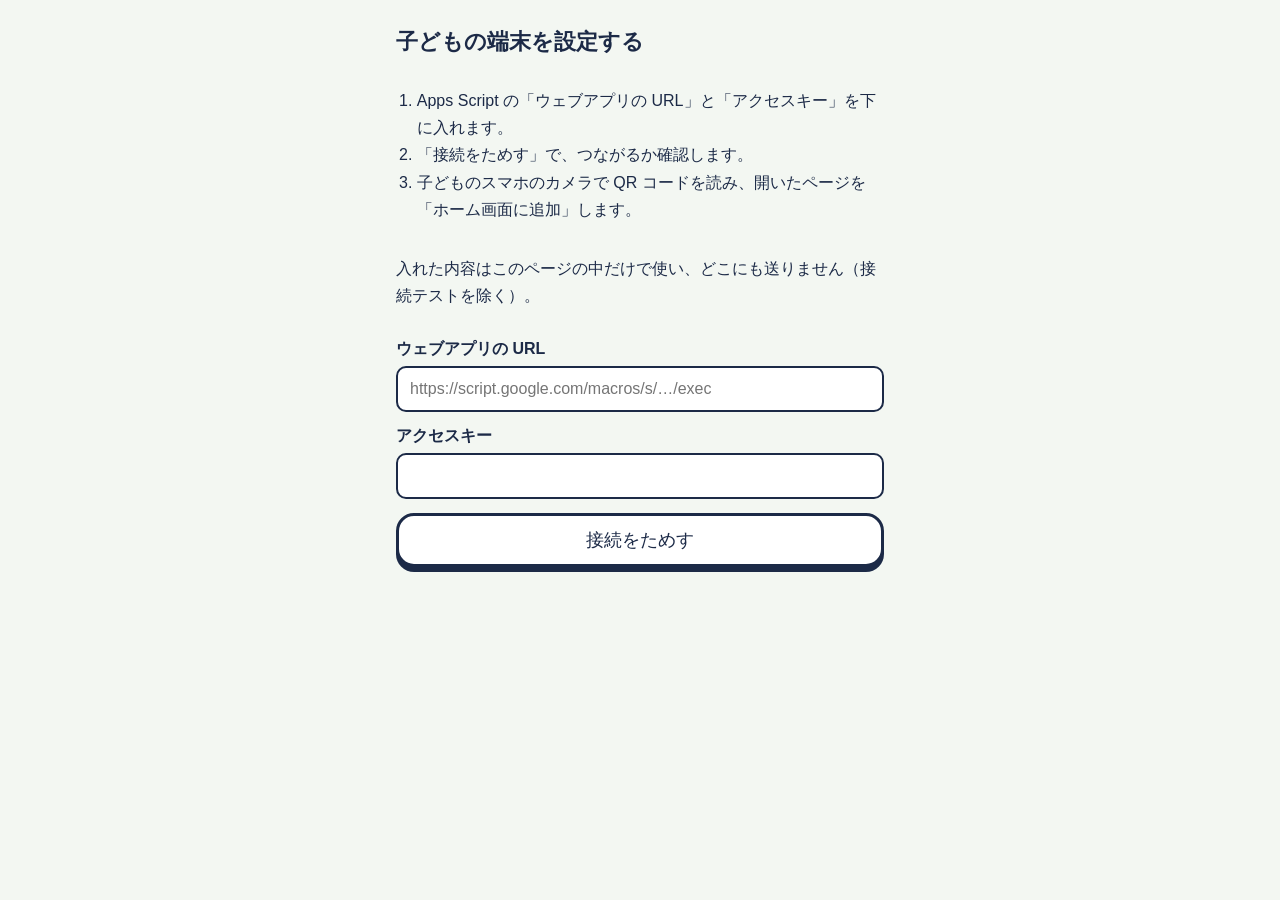
==== setup.html @ 19c9d983 "漢字の読み4択アプリの最小版 - 4択の読み問題、1回30問、間隔反復（1→3→7→14→30日） - 連続日数と合計日数、オフライン対応、送信待ちの記録 - Apps Script の API（問題" ====
<!doctype html>
<html lang="ja">
<head>
  <meta charset="utf-8">
  <meta name="viewport" content="width=device-width, initial-scale=1">
  <meta name="robots" content="noindex">
  <title>端末の設定</title>
  <link rel="stylesheet" href="style.css">
  <style>
    .qr { margin: 18px 0 8px; padding: 16px; background: #fff; border: 3px solid var(--edge); border-radius: 16px; display: grid; place-items: center; }
    .qr svg { width: 100%; max-width: 320px; height: auto; }
    .link { word-break: break-all; font-size: .85rem; color: var(--ink-soft); }
    ol { padding-left: 1.3em; }
  </style>
</head>
<body>
  <main id="app" class="panel">
    <h1>子どもの端末を設定する</h1>
    <ol>
      <li>Apps Script の「ウェブアプリの URL」と「アクセスキー」を下に入れます。</li>
      <li>「接続をためす」で、つながるか確認します。</li>
      <li>子どものスマホのカメラで QR コードを読み、開いたページを「ホーム画面に追加」します。</li>
    </ol>
    <p>入れた内容はこのページの中だけで使い、どこにも送りません（接続テストを除く）。</p>
    <label for="url">ウェブアプリの URL</label>
    <input id="url" type="url" autocomplete="off" placeholder="https://script.google.com/macros/s/…/exec">
    <label for="key">アクセスキー</label>
    <input id="key" type="text" autocomplete="off" spellcheck="false">
    <button class="chunky" id="test">接続をためす</button>
    <p class="msg" id="msg"></p>
    <div id="out" hidden>
      <div class="qr" id="qr"></div>
      <p class="link" id="link"></p>
      <button class="chunky" id="copy">リンクをコピー</button>
    </div>
  </main>
  <script src="vendor/qrcode.js"></script>
  <script>
    (function () {
      var $ = function (id) { return document.getElementById(id); };
      var base = location.origin + location.pathname.replace(/setup\.html$/, '');
      function link() {
        var u = $('url').value.trim(), k = $('key').value.trim();
        if (!u || !k) return '';
        return base + '#u=' + encodeURIComponent(u) + '&k=' + encodeURIComponent(k);
      }
      function draw() {
        var l = link();
        $('out').hidden = !l;
        if (!l) return;
        var q = qrcode(0, 'M');
        q.addData(l);
        q.make();
        $('qr').innerHTML = q.createSvgTag(6, 2);
        $('link').textContent = l;
      }
      function say(t, good) { $('msg').textContent = t; $('msg').className = 'msg ' + (good ? 'good' : 'bad'); }
      $('url').addEventListener('input', draw);
      $('key').addEventListener('input', draw);
      $('test').addEventListener('click', function () {
        var u = $('url').value.trim(), k = $('key').value.trim();
        if (!/^https:\/\/script\.google\.com\//.test(u)) { say('URL は https://script.google.com/ で始まるものを入れてください。'); return; }
        say('確認中…', true);
        fetch(u, { method: 'POST', body: JSON.stringify({ key: k, action: 'ping' }) })
          .then(function (r) { return r.json(); })
          .then(function (d) {
            if (d.ok) say('つながりました。問題は ' + d.questions + ' 問あります。', true);
            else say(d.error === 'bad-key' ? 'アクセスキーがちがいます。' : 'エラー：' + d.error);
          })
          .catch(function (e) { say('つながりませんでした。URL と「アクセスできるユーザー：全員」を確認してください。（' + e.message + '）'); });
      });
      $('copy').addEventListener('click', function () {
        navigator.clipboard.writeText(link()).then(function () { say('コピーしました。', true); });
      });
    })();
  </script>
</body>
</html>
---- style.css ----
:root {
  --field: #F3F7F2;
  --card: #FFFFFF;
  --ink: #1C2A47;
  --ink-soft: #56627A;
  --edge: #1C2A47;
  --shadow: #1C2A47;
  --pitch: #2F7D55;
  --pitch-dark: #276A48;
  --pitch-line: rgba(255, 255, 255, .55);
  --marker: #FFE14D;
  --ok: #2F7D55;
  --ok-bg: #DDF2E5;
  --miss: #97A1B0;
  --miss-bg: #E9EDF2;
  --note-bg: #FFF8D6;
  --focus: #2563EB;
  --f-kanji: "Klee One", "Hiragino Mincho ProN", "Noto Serif JP", "Noto Serif CJK JP", serif;
  --f-ui: "Zen Maru Gothic", "Hiragino Maru Gothic ProN", "Noto Sans JP", "Noto Sans CJK JP", sans-serif;
  color-scheme: light dark;
}
@media (prefers-color-scheme: dark) {
  :root {
    --field: #101814;
    --card: #1A2520;
    --ink: #EAF1EC;
    --ink-soft: #A9B8AF;
    --edge: #55665D;
    --shadow: #030605;
    --pitch: #2B6E4C;
    --pitch-dark: #225A3E;
    --marker: rgba(255, 214, 51, .45);
    --ok: #6BD49A;
    --ok-bg: #1E3E2D;
    --miss: #5E6A78;
    --miss-bg: #232C35;
    --note-bg: #2C2A1C;
    --focus: #7AA7FF;
  }
}

* { box-sizing: border-box; }
html, body { margin: 0; }
body {
  min-height: 100dvh;
  background: var(--field);
  color: var(--ink);
  font-family: var(--f-ui);
  -webkit-tap-highlight-color: transparent;
}
#app {
  max-width: 520px;
  margin: 0 auto;
  min-height: 100dvh;
  padding: max(16px, env(safe-area-inset-top)) 16px max(20px, env(safe-area-inset-bottom));
  display: flex;
  flex-direction: column;
}
button { font: inherit; color: inherit; touch-action: manipulation; }
:focus-visible { outline: 3px solid var(--focus); outline-offset: 3px; }

/* ---------- ボタン ---------- */
.chunky {
  display: block;
  width: 100%;
  border: 3px solid var(--edge);
  border-radius: 18px;
  background: var(--card);
  box-shadow: 0 5px 0 var(--shadow);
  cursor: pointer;
  transition: transform .08s ease, box-shadow .08s ease, background-color .15s ease;
}
.chunky:active:not([disabled]) { transform: translateY(4px); box-shadow: 0 1px 0 var(--shadow); }
.chunky[disabled] { cursor: default; }
.go {
  background: var(--pitch);
  color: #fff;
  font-weight: 700;
}
.text-btn {
  background: none;
  border: 0;
  padding: 10px 6px;
  color: var(--ink-soft);
  font-size: .95rem;
  text-decoration: underline;
  text-underline-offset: 4px;
  cursor: pointer;
}

/* ---------- ピッチ（進みぐあい） ---------- */
.topbar { display: flex; align-items: center; gap: 12px; margin-bottom: 22px; }
.pitch {
  position: relative;
  flex: 1;
  height: 34px;
  border-radius: 8px;
  background:
    repeating-linear-gradient(90deg, var(--pitch) 0 28px, var(--pitch-dark) 28px 56px);
  box-shadow: inset 0 0 0 2px var(--pitch-line);
}
.pitch::before {
  content: "";
  position: absolute;
  left: 50%; top: 4px; bottom: 4px;
  width: 2px;
  background: var(--pitch-line);
}
.goal {
  position: absolute;
  right: -2px; top: 5px; bottom: 5px;
  width: 14px;
  border: 2px solid #fff;
  border-right: 0;
  border-radius: 3px 0 0 3px;
  background:
    repeating-linear-gradient(45deg, transparent 0 3px, rgba(255,255,255,.6) 3px 4px),
    repeating-linear-gradient(-45deg, transparent 0 3px, rgba(255,255,255,.6) 3px 4px);
}
.ball {
  position: absolute;
  top: 50%;
  font-size: 22px;
  line-height: 1;
  transform: translate(-50%, -50%);
  transition: left .45s cubic-bezier(.3, 1.4, .5, 1);
}
.count {
  font-weight: 700;
  font-size: 1.05rem;
  min-width: 4.2em;
  text-align: right;
  font-variant-numeric: tabular-nums;
}

/* ---------- 問題 ---------- */
.quiz { flex: 1; display: flex; flex-direction: column; }
.badge {
  align-self: flex-start;
  margin: 0 0 10px;
  padding: 4px 12px;
  border-radius: 999px;
  background: var(--note-bg);
  border: 2px solid var(--edge);
  font-size: .9rem;
  font-weight: 700;
}
.sentence {
  font-family: var(--f-kanji);
  font-weight: 600;
  font-size: clamp(1.45rem, 6.4vw, 1.95rem);
  line-height: 2;
  margin: 0;
  word-break: keep-all;
  overflow-wrap: anywhere;
}
.sentence ruby rt { font-size: .45em; font-family: var(--f-ui); }
mark.target {
  color: inherit;
  font-size: 1.4em;
  padding: 0 .08em;
  background: linear-gradient(transparent 58%, var(--marker) 58%, var(--marker) 92%, transparent 92%);
}
.hint-row { min-height: 52px; display: flex; align-items: center; margin: 6px 0 4px; }
.hint {
  margin: 0;
  padding: 8px 12px;
  border-radius: 10px;
  background: var(--note-bg);
  font-size: 1.05rem;
}
.choices { display: grid; gap: 14px; margin-top: auto; padding-top: 8px; }
.choice {
  min-height: 66px;
  padding: 10px 14px;
  font-size: clamp(1.35rem, 5.8vw, 1.7rem);
  font-weight: 700;
  letter-spacing: .04em;
}
.choice.is-correct {
  background: var(--ok-bg);
  border-color: var(--ok);
  box-shadow: 0 5px 0 var(--ok);
}
.choice.is-correct::before { content: "◯ "; color: var(--ok); }
.choice.is-picked {
  background: var(--miss-bg);
  border-color: var(--miss);
  box-shadow: 0 5px 0 var(--miss);
  color: var(--ink-soft);
}
.choice.is-dim { opacity: .45; }
.praise {
  min-height: 1.6em;
  margin: 8px 0 0;
  text-align: center;
  font-weight: 700;
  font-size: 1.3rem;
  color: var(--ok);
}
.feedback {
  margin-top: 14px;
  padding: 14px 16px;
  border-radius: 16px;
  background: var(--card);
  border: 3px solid var(--edge);
}
.feedback p { margin: 0; }
.feedback .answer { font-family: var(--f-kanji); font-weight: 600; font-size: 1.5rem; line-height: 1.6; }
.feedback .answer strong { font-size: 1.25em; }
.feedback .again { margin-top: 6px; color: var(--ink-soft); font-size: 1.05rem; }
.feedback .meaning { margin-top: 8px; font-size: 1rem; }
.next { margin-top: 14px; min-height: 60px; font-size: 1.4rem; }

/* ---------- ホーム ---------- */
.home { flex: 1; display: flex; flex-direction: column; }
.title {
  font-family: var(--f-kanji);
  font-weight: 600;
  font-size: clamp(2rem, 9vw, 2.6rem);
  line-height: 1.3;
  margin: 18px 0 22px;
}
.title small { display: block; font-size: .5em; font-weight: 400; color: var(--ink-soft); }
.stamps {
  display: grid;
  grid-template-columns: repeat(7, 1fr);
  gap: 8px;
  margin: 0 0 18px;
  padding: 0;
  list-style: none;
}
.stamp {
  aspect-ratio: 1;
  border-radius: 50%;
  display: grid;
  place-items: center;
  font-size: .8rem;
  color: var(--ink-soft);
  border: 2px dashed var(--miss);
}
.stamp.is-done { border: 2px solid var(--ok); background: var(--ok-bg); font-size: 1.15rem; }
.stamp.is-today { outline: 3px solid var(--edge); outline-offset: 2px; }
.stats { display: grid; grid-template-columns: 1fr 1fr; gap: 12px; margin-bottom: 26px; }
.stat { padding: 12px 14px; border-radius: 16px; background: var(--card); border: 3px solid var(--edge); }
.stat span { display: block; font-size: .95rem; color: var(--ink-soft); }
.stat b { font-size: 2.2rem; line-height: 1.1; font-variant-numeric: tabular-nums; }
.stat i { font-style: normal; font-size: 1.05rem; margin-left: 2px; }
.start { min-height: 92px; font-size: 2rem; margin-top: auto; }
.start small { display: block; font-size: 1rem; font-weight: 500; opacity: .9; }
.done-note { text-align: center; font-size: 1.35rem; font-weight: 700; margin: auto 0 6px; }
.done-note span { display: block; font-size: 1.05rem; font-weight: 500; color: var(--ink-soft); margin-top: 4px; }
.foot { display: flex; justify-content: center; margin-top: 18px; }
.notice { margin: 0 0 16px; padding: 10px 12px; border-radius: 10px; background: var(--note-bg); font-size: .95rem; }

/* ---------- ゴール ---------- */
.end { flex: 1; display: flex; flex-direction: column; text-align: center; }
.end-pitch { position: relative; height: 70px; margin: 30px 0 6px; border-radius: 12px;
  background: repeating-linear-gradient(90deg, var(--pitch) 0 32px, var(--pitch-dark) 32px 64px);
  box-shadow: inset 0 0 0 2px var(--pitch-line); overflow: hidden; }
.end-pitch .goal { top: 12px; bottom: 12px; width: 26px; }
.end-pitch .ball { font-size: 34px; left: 88%; animation: shoot .9s cubic-bezier(.2, .8, .3, 1) both; }
@keyframes shoot { from { left: 10%; transform: translate(-50%, -50%) rotate(0); } to { left: 88%; transform: translate(-50%, -50%) rotate(540deg); } }
.goal-word { font-family: var(--f-kanji); font-weight: 600; font-size: 3.2rem; margin: 10px 0 4px; }
.end-sub { font-size: 1.2rem; margin: 0 0 22px; }
.end .stats { text-align: left; }
.end-list { list-style: none; margin: 0 0 24px; padding: 0; font-size: 1.15rem; line-height: 1.9; }
.end .chunky { margin-top: auto; min-height: 66px; font-size: 1.5rem; }

/* ---------- おうちのひと・せってい ---------- */
.panel h1 { font-size: 1.4rem; margin: 10px 0 14px; }
.panel p, .panel li { line-height: 1.7; }
.panel label { display: block; font-weight: 700; margin: 14px 0 6px; }
.panel input {
  width: 100%;
  padding: 12px;
  font: inherit;
  font-size: 1rem;
  border: 2px solid var(--edge);
  border-radius: 10px;
  background: var(--card);
  color: var(--ink);
}
.panel .chunky { min-height: 54px; font-size: 1.1rem; margin-top: 14px; }
.panel dl { display: grid; grid-template-columns: auto 1fr; gap: 6px 14px; margin: 0 0 8px; }
.panel dt { color: var(--ink-soft); }
.panel dd { margin: 0; font-weight: 700; }
.msg { min-height: 1.5em; margin: 10px 0 0; font-weight: 700; }
.msg.bad { color: #B4472B; }
.msg.good { color: var(--ok); }

@media (prefers-reduced-motion: reduce) {
  *, *::before, *::after { transition: none !important; animation: none !important; }
}
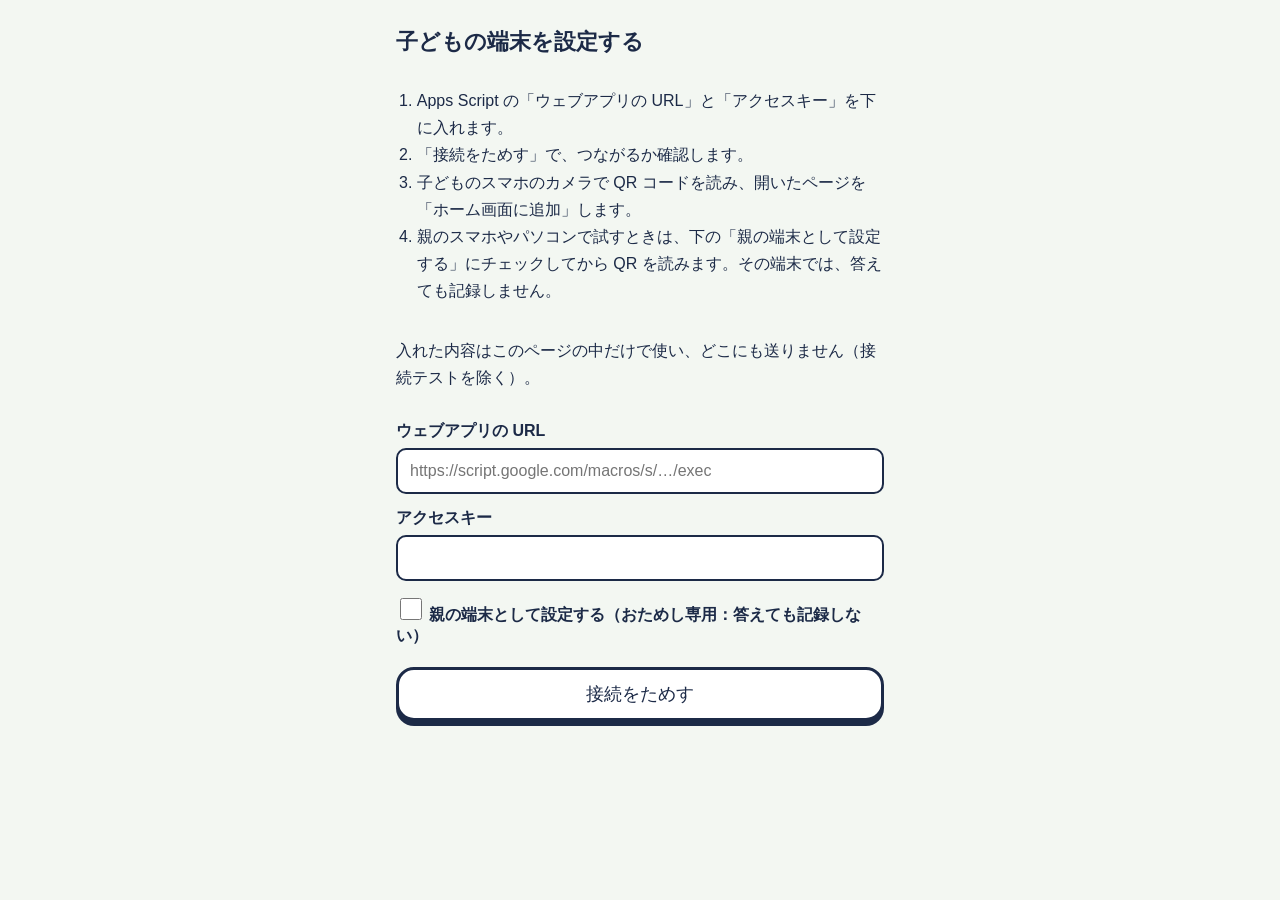
==== commit d592b2f4: "記録しない「おためしモード」を追加する - 親の端末を「おためし専用」にできる（setup.html のチェック、または おうちのひと 画面） - 子どもの端末では おうちのひと 画面から1回だけ試せ" ====
--- a/setup.html
+++ b/setup.html
@@ -11,6 +11,9 @@
     .qr svg { width: 100%; max-width: 320px; height: auto; }
     .link { word-break: break-all; font-size: .85rem; color: var(--ink-soft); }
     ol { padding-left: 1.3em; }
+    .check { display: flex; gap: 10px; align-items: center; font-weight: 700; margin: 16px 0 4px; }
+    .check input { width: 22px; height: 22px; padding: 0; flex: none; }
+    .for { font-weight: 700; margin: 0 0 6px; }
   </style>
 </head>
 <body>
@@ -20,15 +23,18 @@
       <li>Apps Script の「ウェブアプリの URL」と「アクセスキー」を下に入れます。</li>
       <li>「接続をためす」で、つながるか確認します。</li>
       <li>子どものスマホのカメラで QR コードを読み、開いたページを「ホーム画面に追加」します。</li>
+      <li>親のスマホやパソコンで試すときは、下の「親の端末として設定する」にチェックしてから QR を読みます。その端末では、答えても記録しません。</li>
     </ol>
     <p>入れた内容はこのページの中だけで使い、どこにも送りません（接続テストを除く）。</p>
     <label for="url">ウェブアプリの URL</label>
     <input id="url" type="url" autocomplete="off" placeholder="https://script.google.com/macros/s/…/exec">
     <label for="key">アクセスキー</label>
     <input id="key" type="text" autocomplete="off" spellcheck="false">
+    <label class="check"><input id="demo" type="checkbox"> 親の端末として設定する（おためし専用：答えても記録しない）</label>
     <button class="chunky" id="test">接続をためす</button>
     <p class="msg" id="msg"></p>
     <div id="out" hidden>
+      <p class="for" id="for"></p>
       <div class="qr" id="qr"></div>
       <p class="link" id="link"></p>
       <button class="chunky" id="copy">リンクをコピー</button>
@@ -42,7 +48,7 @@
       function link() {
         var u = $('url').value.trim(), k = $('key').value.trim();
         if (!u || !k) return '';
-        return base + '#u=' + encodeURIComponent(u) + '&k=' + encodeURIComponent(k);
+        return base + '#u=' + encodeURIComponent(u) + '&k=' + encodeURIComponent(k) + ($('demo').checked ? '&d=1' : '');
       }
       function draw() {
         var l = link();
@@ -53,10 +59,12 @@
         q.make();
         $('qr').innerHTML = q.createSvgTag(6, 2);
         $('link').textContent = l;
+        $('for').textContent = $('demo').checked ? '親の端末で読む QR（おためし専用）' : '子どものスマホで読む QR';
       }
       function say(t, good) { $('msg').textContent = t; $('msg').className = 'msg ' + (good ? 'good' : 'bad'); }
       $('url').addEventListener('input', draw);
       $('key').addEventListener('input', draw);
+      $('demo').addEventListener('change', draw);
       $('test').addEventListener('click', function () {
         var u = $('url').value.trim(), k = $('key').value.trim();
         if (!/^https:\/\/script\.google\.com\//.test(u)) { say('URL は https://script.google.com/ で始まるものを入れてください。'); return; }
--- a/style.css
+++ b/style.css
@@ -250,7 +250,21 @@
 .start small { display: block; font-size: 1rem; font-weight: 500; opacity: .9; }
 .done-note { text-align: center; font-size: 1.35rem; font-weight: 700; margin: auto 0 6px; }
 .done-note span { display: block; font-size: 1.05rem; font-weight: 500; color: var(--ink-soft); margin-top: 4px; }
-.foot { display: flex; justify-content: center; margin-top: 18px; }
+.foot { display: flex; justify-content: center; gap: 18px; margin-top: 18px; }
+.demo-banner {
+  display: flex;
+  justify-content: space-between;
+  align-items: center;
+  gap: 8px;
+  margin: 0 0 14px;
+  padding: 6px 12px;
+  border: 2px dashed var(--edge);
+  border-radius: 10px;
+  background: var(--note-bg);
+  font-weight: 700;
+  font-size: .95rem;
+}
+.demo-banner .text-btn { padding: 4px 2px; }
 .notice { margin: 0 0 16px; padding: 10px 12px; border-radius: 10px; background: var(--note-bg); font-size: .95rem; }
 
 /* ---------- ゴール ---------- */
